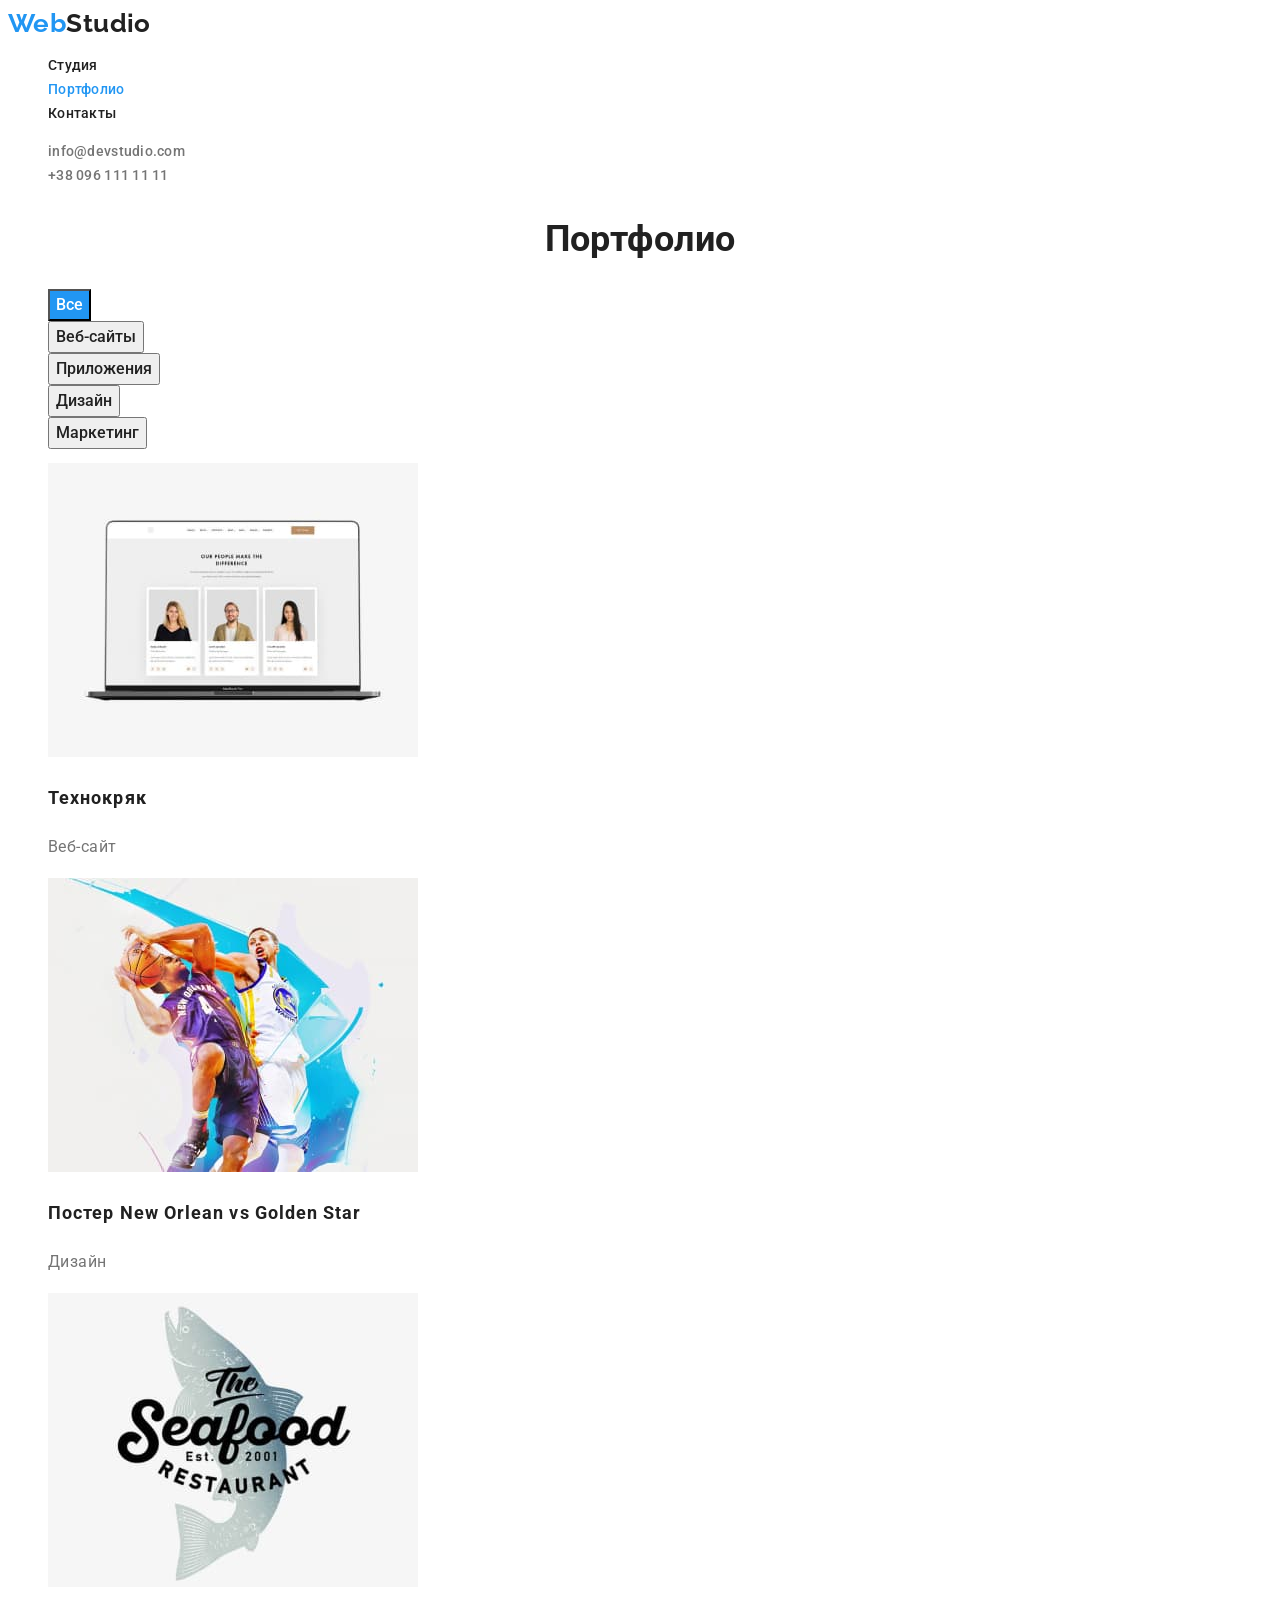
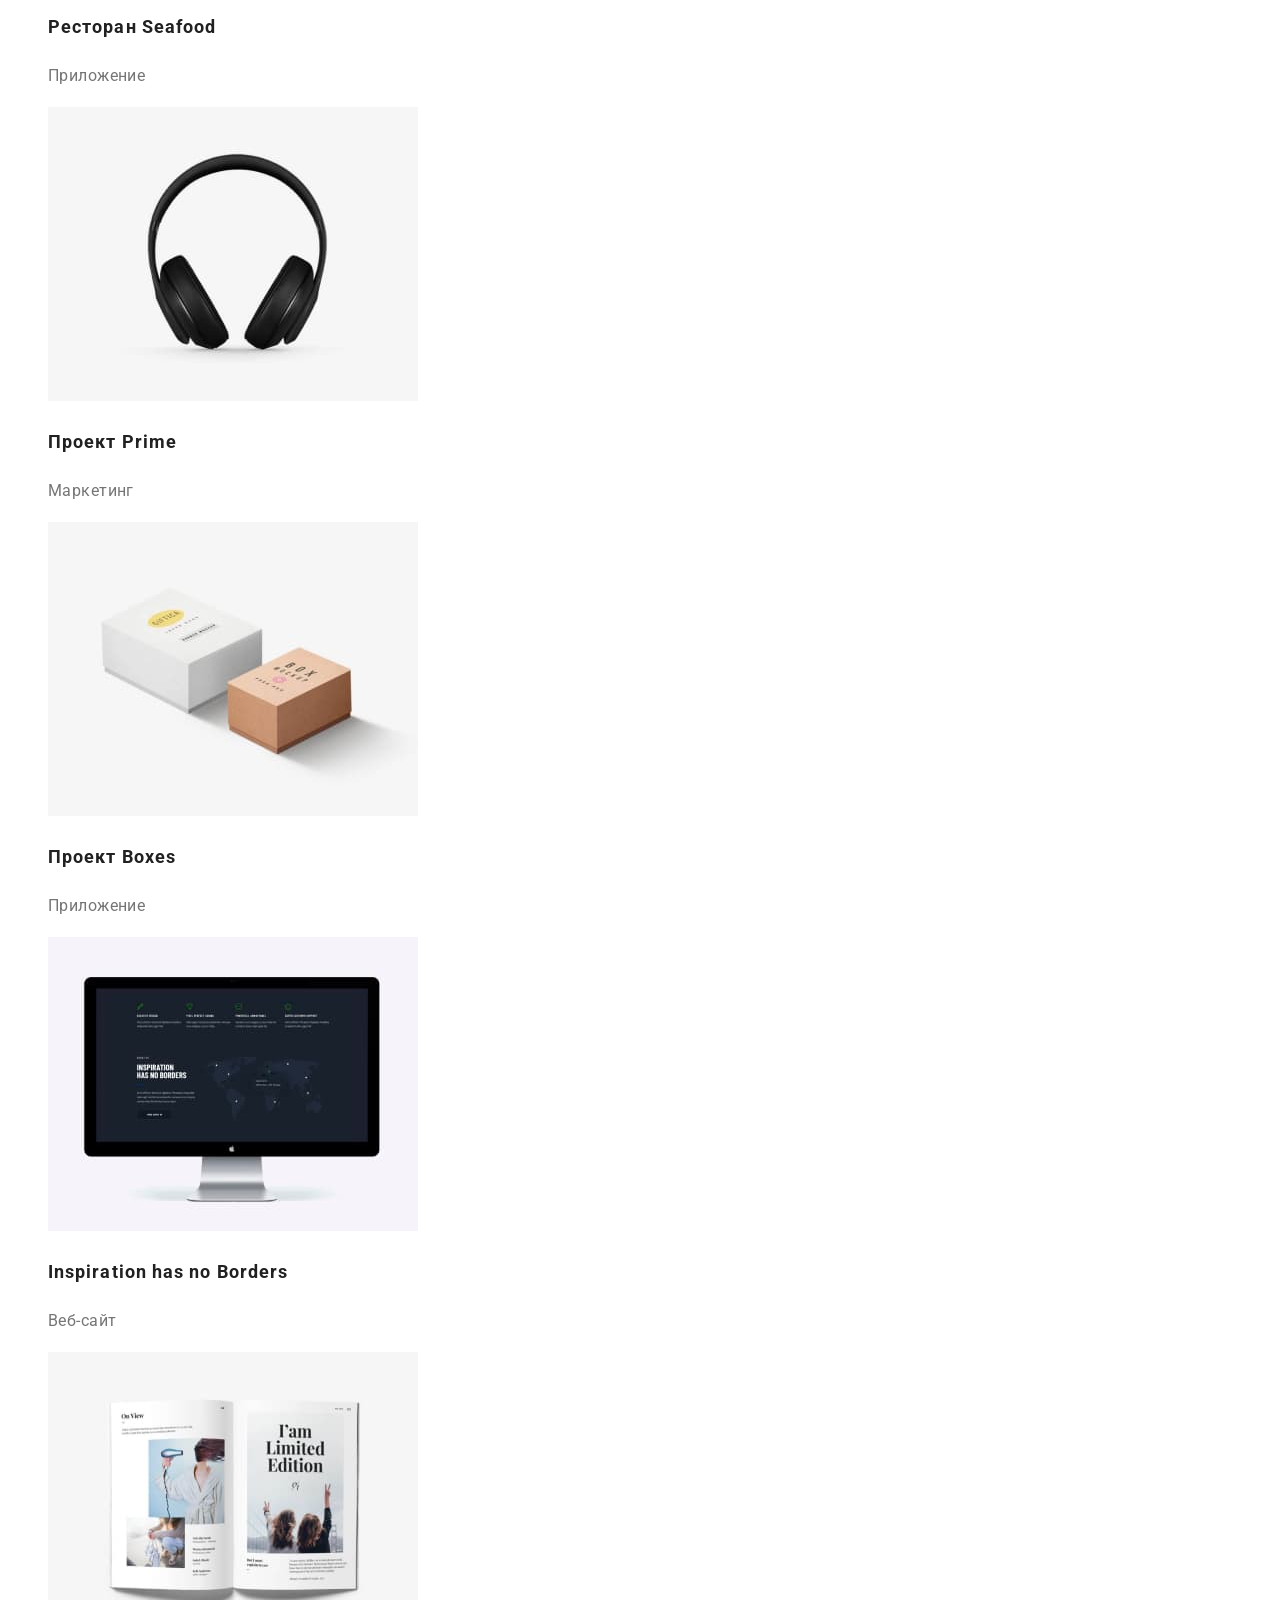
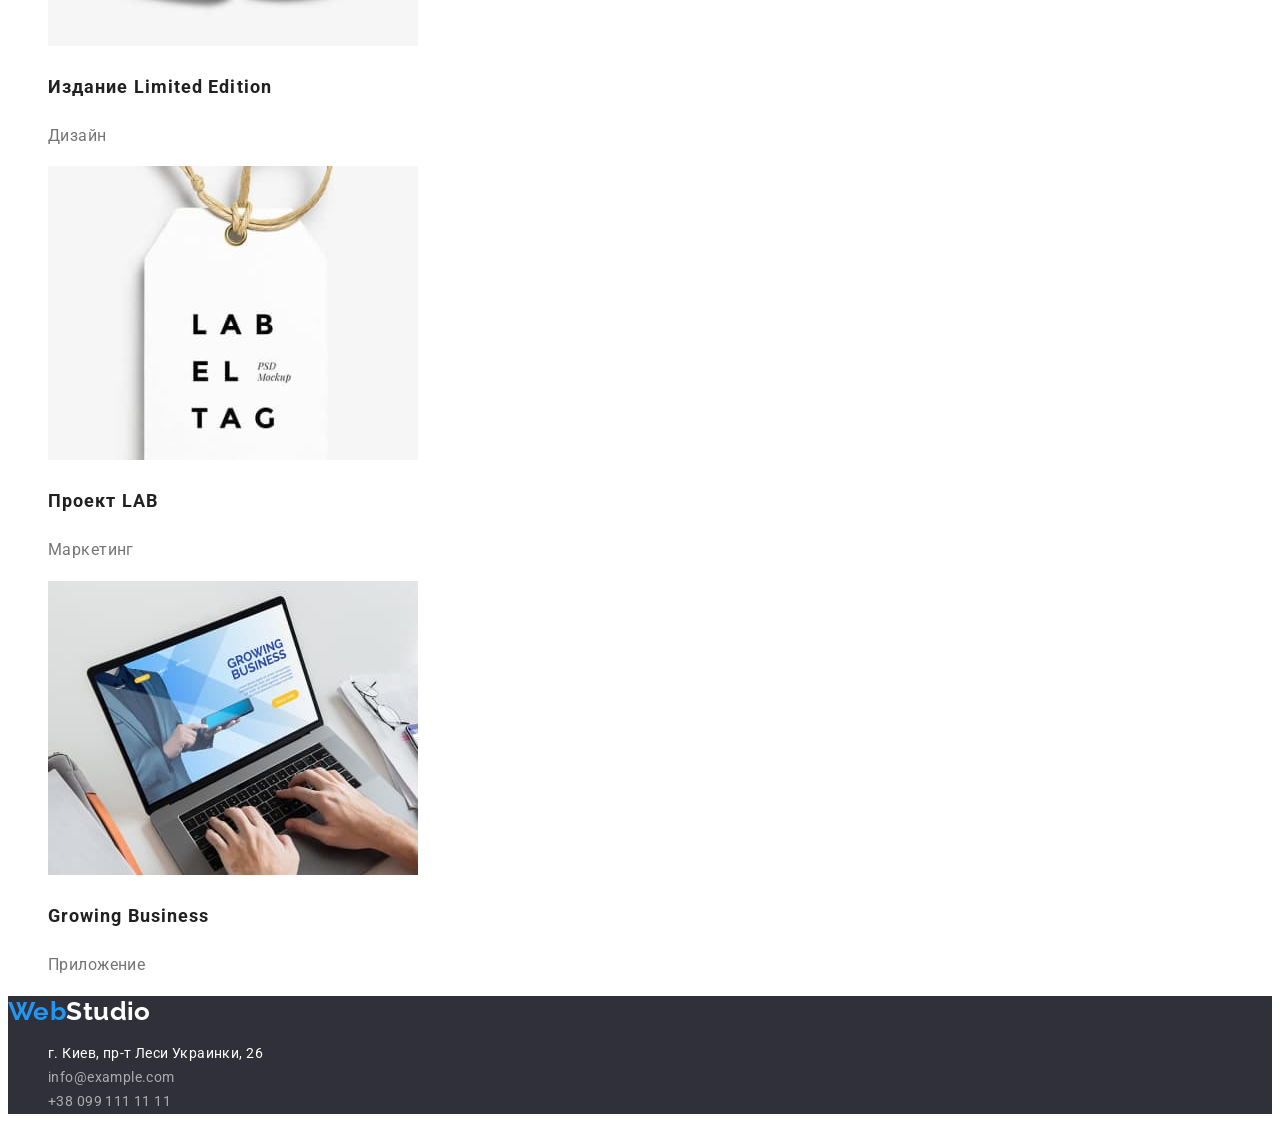
==== portfolio.html @ 2ddfe3ec "Добавляет файлы из ДЗ2" ====
<!DOCTYPE html>
<html lang="ru">
  <head>
    <meta charset="UTF-8" />
    <meta http-equiv="X-UA-Compatible" content="IE=edge" />
    <meta name="viewport" content="width=device-width, initial-scale=1.0" />
    <title lang="en">WebStudio</title>
    <link rel="preconnect" href="https://fonts.googleapis.com" />
    <link rel="preconnect" href="https://fonts.gstatic.com" crossorigin />
    <link
      href="https://fonts.googleapis.com/css2?family=Raleway:wght@700&family=Roboto:wght@400;500;700;900&display=swap"
      rel="stylesheet"
    />
    <link rel="stylesheet" href="./css/styles.css" />
  </head>

  <body>
    <header>
      <nav class="nav">
        <a href="./index.html" lang="en" class="nav-logo link"
          ><span class="accent">Web</span>Studio</a
        >
        <ul class="list">
          <li><a href="./index.html" class="nav-link link">Студия</a></li>
          <li><a href="./portfolio.html" class="nav-link current link">Портфолио</a></li>
          <li><a href="" class="nav-link link">Контакты</a></li>
        </ul>
      </nav>
      <ul class="list">
        <li>
          <a href="mailto:info@devstudio.com" class="contact-link link">info@devstudio.com</a>
        </li>
        <li>
          <a href="tel:+380961111111" class="contact-link link">+38 096 111 11 11</a>
        </li>
      </ul>
    </header>

    <main>
      <!-- Секция Портфолио. Скрыть заголовок!!! -->
      <section>
        <h1 class="portfolio-title">Портфолио</h1>
        <ul class="list">
          <li><button type="button" class="filter-button filter-active">Все</button></li>
          <li><button type="button" class="filter-button">Веб-сайты</button></li>
          <li><button type="button" class="filter-button">Приложения</button></li>
          <li><button type="button" class="filter-button">Дизайн</button></li>
          <li><button type="button" class="filter-button">Маркетинг</button></li>
        </ul>
        <ul class="list">
          <li>
            <a href="" class="link">
              <img
                src="./images/portfolio-1.jpg"
                alt="отображение веб-сайта на экране ноутбука"
                width="370"
                height="294"
              />
              <h2 class="portfolio-subtitle">Технокряк</h2>
              <p class="filter-name">Веб-сайт</p>
            </a>
          </li>
          <li>
            <a href="" class="link">
              <img
                src="./images/portfolio-2.jpg"
                alt="два баскетболиста играют с мячом"
                width="370"
                height="294"
              />
              <h2 class="portfolio-subtitle">Постер New Orlean vs Golden Star</h2>
              <p class="filter-name">Дизайн</p>
            </a>
          </li>
          <li>
            <a href="" class="link">
              <img
                src="./images/portfolio-3.jpg"
                alt="буквенный логотип ресторана на фоне рыбы"
                width="370"
                height="294"
              />
              <h2 class="portfolio-subtitle">Ресторан Seafood</h2>
              <p class="filter-name">Приложение</p>
            </a>
          </li>
          <li>
            <a href="" class="link">
              <img src="./images/portfolio-4.jpg" alt="наушники" width="370" height="294" />
              <h2 class="portfolio-subtitle">Проект Prime</h2>
              <p class="filter-name">Маркетинг</p>
            </a>
          </li>
          <li>
            <a href="" class="link">
              <img
                src="./images/portfolio-5.jpg"
                alt="две коробки белая и крафтовая"
                width="370"
                height="294"
              />
              <h2 class="portfolio-subtitle">Проект Boxes</h2>
              <p class="filter-name">Приложение</p>
            </a>
          </li>
          <li>
            <a href="" class="link">
              <img
                src="./images/portfolio-6.jpg"
                alt="отображение сайта на мониторе компьютера"
                width="370"
                height="294"
              />
              <h2 class="portfolio-subtitle">Inspiration has no Borders</h2>
              <p class="filter-name">Веб-сайт</p>
            </a>
          </li>
          <li>
            <a href="" class="link">
              <img src="./images/portfolio-7.jpg" alt="открытый журнал" width="370" height="294" />
              <h2 class="portfolio-subtitle">Издание Limited Edition</h2>
              <p class="filter-name">Дизайн</p>
            </a>
          </li>
          <li>
            <a href="" class="link">
              <img
                src="./images/portfolio-8.jpg"
                alt="белая бирка на веревке из шпагата"
                width="370"
                height="294"
              />
              <h2 class="portfolio-subtitle">Проект LAB</h2>
              <p class="filter-name">Маркетинг</p>
            </a>
          </li>
          <li>
            <a href="" class="link">
              <img
                src="./images/portfolio-9.jpg"
                alt="человек работает за ноутбуком"
                width="370"
                height="294"
              />
              <h2 class="portfolio-subtitle">Growing Business</h2>
              <p class="filter-name">Приложение</p>
            </a>
          </li>
        </ul>
      </section>
    </main>

    <footer class="footer">
      <a class="footer-logo link" href="./index.html" lang="en">
        <span class="accent">Web</span>Studio</a
      >
      <address class="link">
        <ul class="list">
          <li>
            <a
              class="footer-link link"
              href="https://goo.gl/maps/JsHpxsJ47qESHzWFA"
              target="_blank"
              rel="noopener noreferrer"
            >
              г. Киев, пр-т Леси Украинки, 26</a
            >
          </li>
          <li>
            <a class="footer-link alfa link" href="mailto:info@example.com">info@example.com</a>
          </li>
          <li>
            <a class="footer-link alfa link" href="tel:+380991111111">+38 099 111 11 11</a>
          </li>
        </ul>
      </address>
    </footer>
  </body>
</html>
---- css/styles.css ----
:root {
  /* Палитра цветов текста и фона */
  --primary-text-color: #757575;
  --title-text-color: #212121;
  --primary-white-color: #ffffff;
  --secondary-white-color: rgba(255, 255, 255, 0.6);
  --accent-color: #2196f3;
  --section-bg-color: #f5f4fa;
  --footer-bg-color: #2f303a;
}

/* Базовые установки стилей в body */

body {
  background-color: var(--primary-white-color);
  color: var(--primary-text-color);
  font-family: 'Roboto', sans-serif;
  font-weight: 400;
  font-size: 14px;
  line-height: 1.71;
  letter-spacing: 0.03em;
}

.list {
  list-style: none;
}

.link {
  text-decoration: none;
  font-style: normal;
}

/* Logo */
.nav-logo {
  color: var(--title-text-color);
  font-family: Raleway, sans-serif;
  font-weight: 700;
  font-size: 26px;
  line-height: 1.19;
}

/* Акцент, текущая страница */

.accent {
  color: var(--accent-color);
}

.nav-link.current {
  color: var(--accent-color);
}

/* Header */

.nav-link {
  color: var(--title-text-color);
  font-weight: 500;
  line-height: 1.14;
  letter-spacing: 0.02em;
}

.contact-link {
  color: var(--primary-text-color);
  font-weight: 500;
  line-height: 1.14;
  letter-spacing: 0.02em;
}

.nav-link:hover,
.nav-link:focus,
.contact-link:hover,
.contact-link:focus {
  color: var(--accent-color);
}

/* Секция Hero
  Временный цвет фона для удобства просмотра 
  белого заголовка: */

.hero {
  background-color: var(--footer-bg-color);
  text-align: center;
}

.hero-title {
  color: var(--primary-white-color);
  font-weight: 900;
  font-size: 44px;
  line-height: 1.36;
  letter-spacing: 0.06em;
  text-transform: uppercase;
}

.hero-button {
  color: var(--primary-white-color);
  background-color: var(--accent-color);
  font-family: inherit;
  font-weight: 700;
  font-size: 16px;
  line-height: 1.87;
  letter-spacing: 0.06em;
  cursor: pointer;
}

.hero-button:hover,
.hero-button:focus {
  background-color: #2981c7;
}

/* Заголовки секций main
  Заголовок особенностей и портфолио скрыть! */
.features-title,
.profile-title,
.team-title,
.portfolio-title {
  color: var(--title-text-color);
  font-weight: 700;
  font-size: 36px;
  line-height: 1.17;
  text-align: center;
}

/* Секция Особенности */
.features-subtitle {
  color: var(--title-text-color);
  font-weight: 700;
  font-size: 14px;
  line-height: 1.14;
  text-transform: uppercase;
}

/* Секция Команда */

.team {
  background-color: var(--section-bg-color);
}

.team-subtitle {
  color: var(--title-text-color);
  font-weight: 500;
  font-size: 16px;
  line-height: 1.19;
  text-align: center;
}

.team-text {
  font-size: 16px;
  line-height: 1.19;
  text-align: center;
}

/* Футер */

.footer {
  background-color: var(--footer-bg-color);
}

.footer-logo {
  color: var(--primary-white-color);
  font-family: Raleway, sans-serif;
  font-weight: 700;
  font-size: 26px;
  line-height: 1.19;
}

.footer-link {
  color: var(--primary-white-color);
}

.footer-link:hover,
.footer-link:focus {
  color: var(--secondary-white-color);
}

.footer-link.alfa {
  color: var(--secondary-white-color);
}

.footer-link.alfa:hover,
.footer-link.alfa:focus {
  color: var(--primary-white-color);
}

/* Портфолио. Скрыть заголовок!!! */

.filter-button {
  color: var(--title-text-color);
  font-family: inherit;
  font-weight: 500;
  font-size: 16px;
  line-height: 1.62;
  text-align: center;
  cursor: pointer;
}

.filter-button:hover,
.filter-button:focus {
  color: var(--primary-white-color);
  background-color: var(--accent-color);
}

.filter-button.filter-active {
  color: var(--primary-white-color);
  background-color: var(--accent-color);
}

.portfolio-subtitle {
  color: var(--title-text-color);
  font-weight: 700;
  font-size: 18px;
  line-height: 2;
  letter-spacing: 0.06em;
}

.filter-name {
  color: var(--primary-text-color);
  font-size: 16px;
  line-height: 1.87;
}
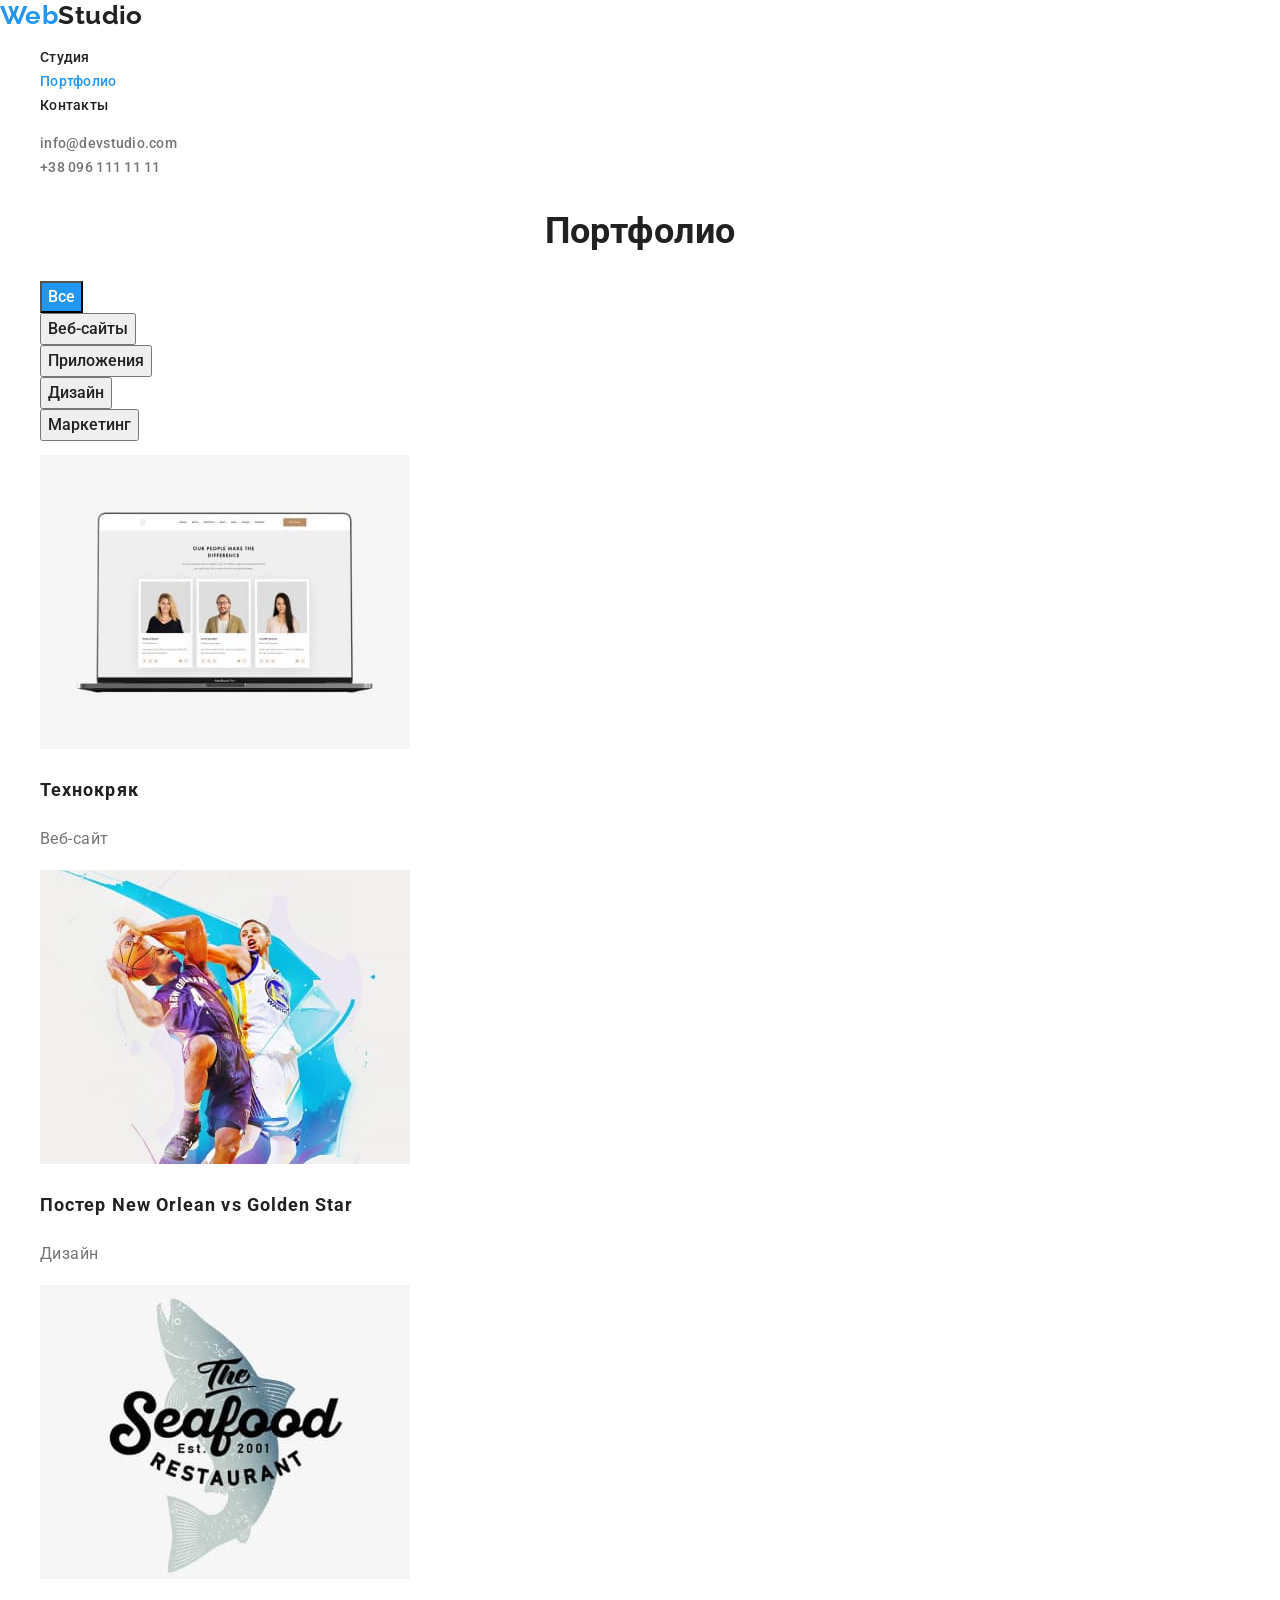
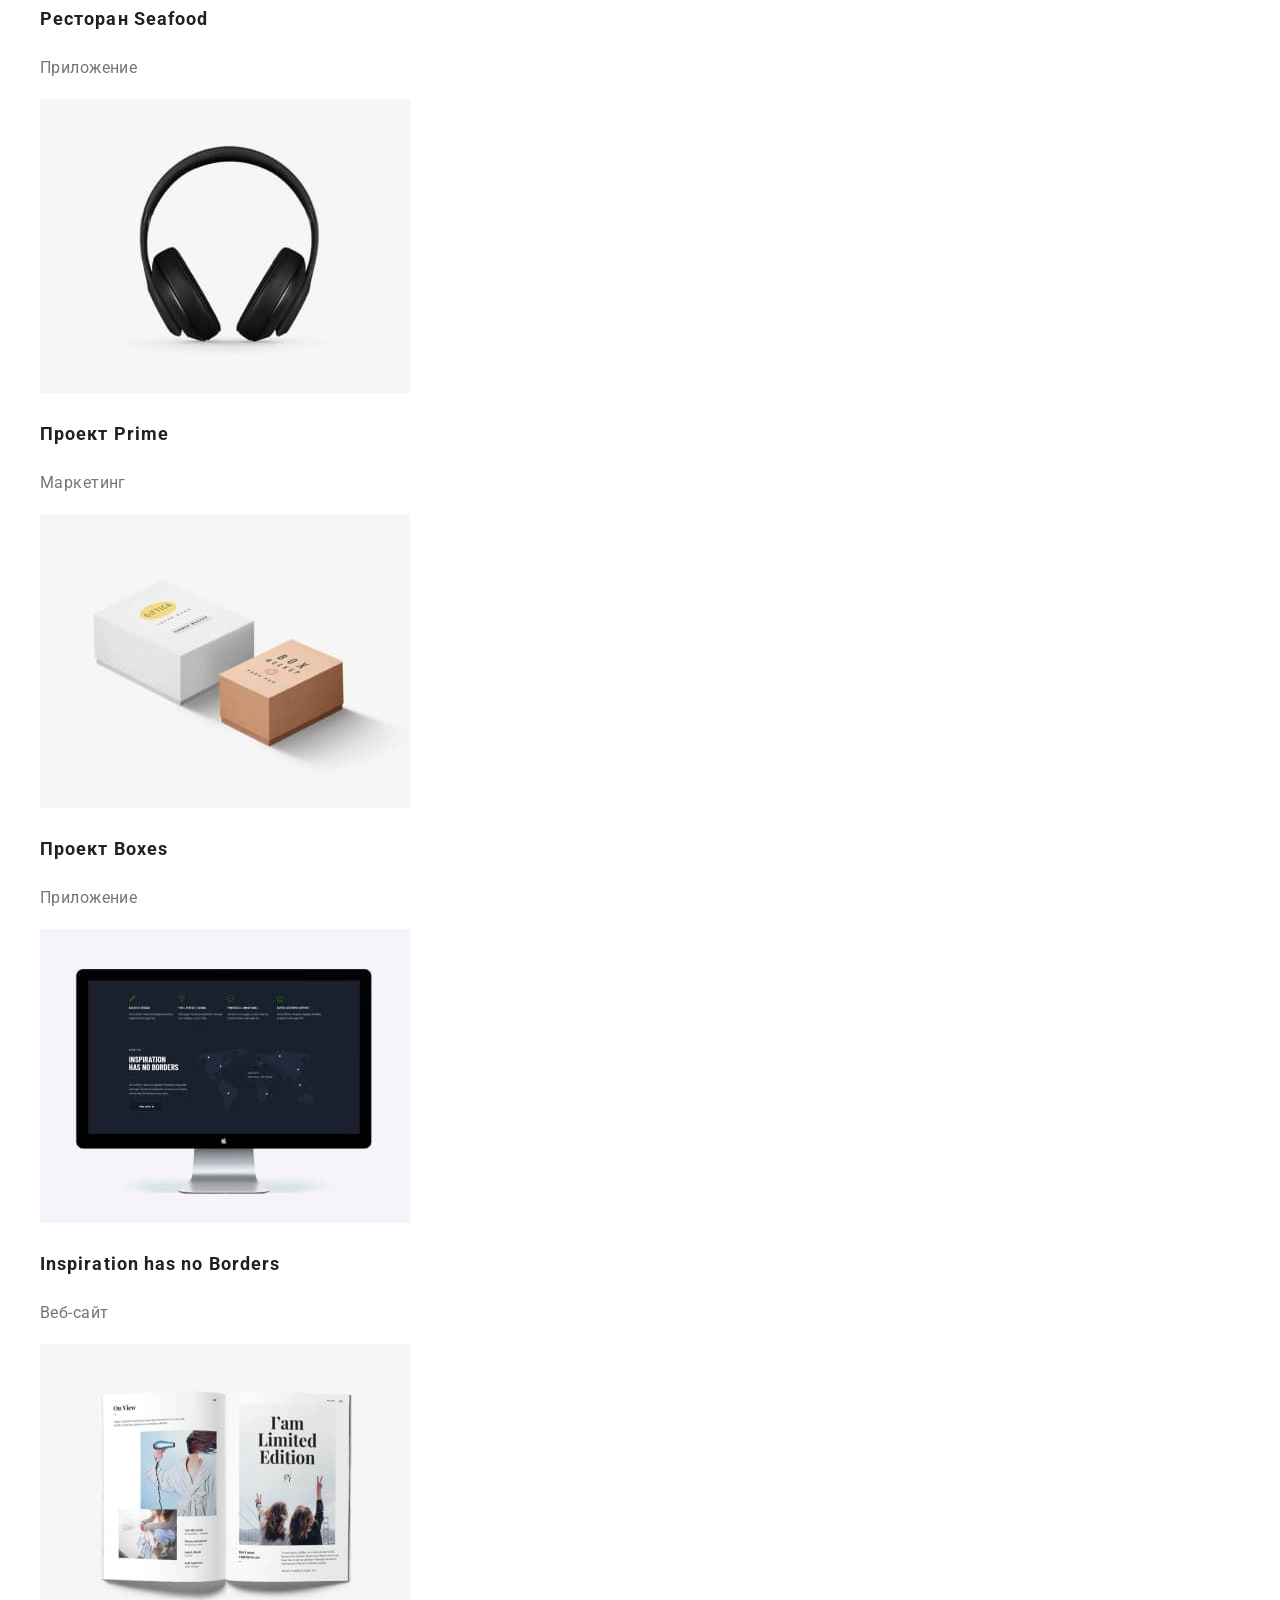
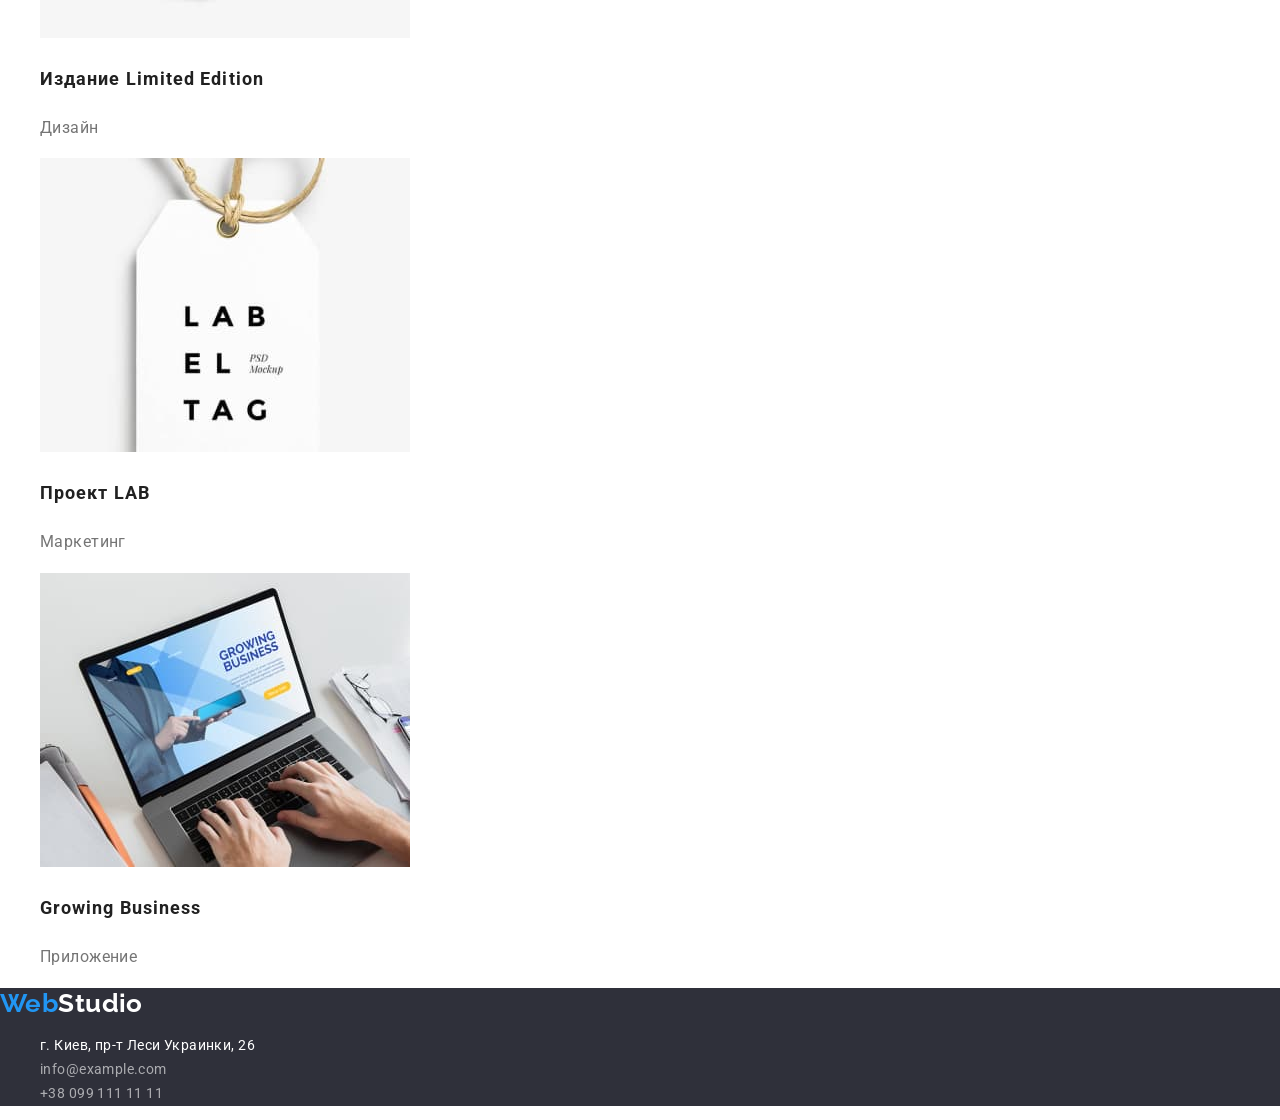
==== commit 7b95b429: "Подключает modern-normalize" ====
--- a/portfolio.html
+++ b/portfolio.html
@@ -5,12 +5,19 @@
     <meta http-equiv="X-UA-Compatible" content="IE=edge" />
     <meta name="viewport" content="width=device-width, initial-scale=1.0" />
     <title lang="en">WebStudio</title>
+    <!-- Google Fonts -->
     <link rel="preconnect" href="https://fonts.googleapis.com" />
     <link rel="preconnect" href="https://fonts.gstatic.com" crossorigin />
     <link
       href="https://fonts.googleapis.com/css2?family=Raleway:wght@700&family=Roboto:wght@400;500;700;900&display=swap"
       rel="stylesheet"
     />
+    <!-- modern-normalize -->
+    <link
+      rel="stylesheet"
+      href="https://cdnjs.cloudflare.com/ajax/libs/modern-normalize/1.0.0/modern-normalize.min.css"
+    />
+    <!-- Мои стили -->
     <link rel="stylesheet" href="./css/styles.css" />
   </head>
 
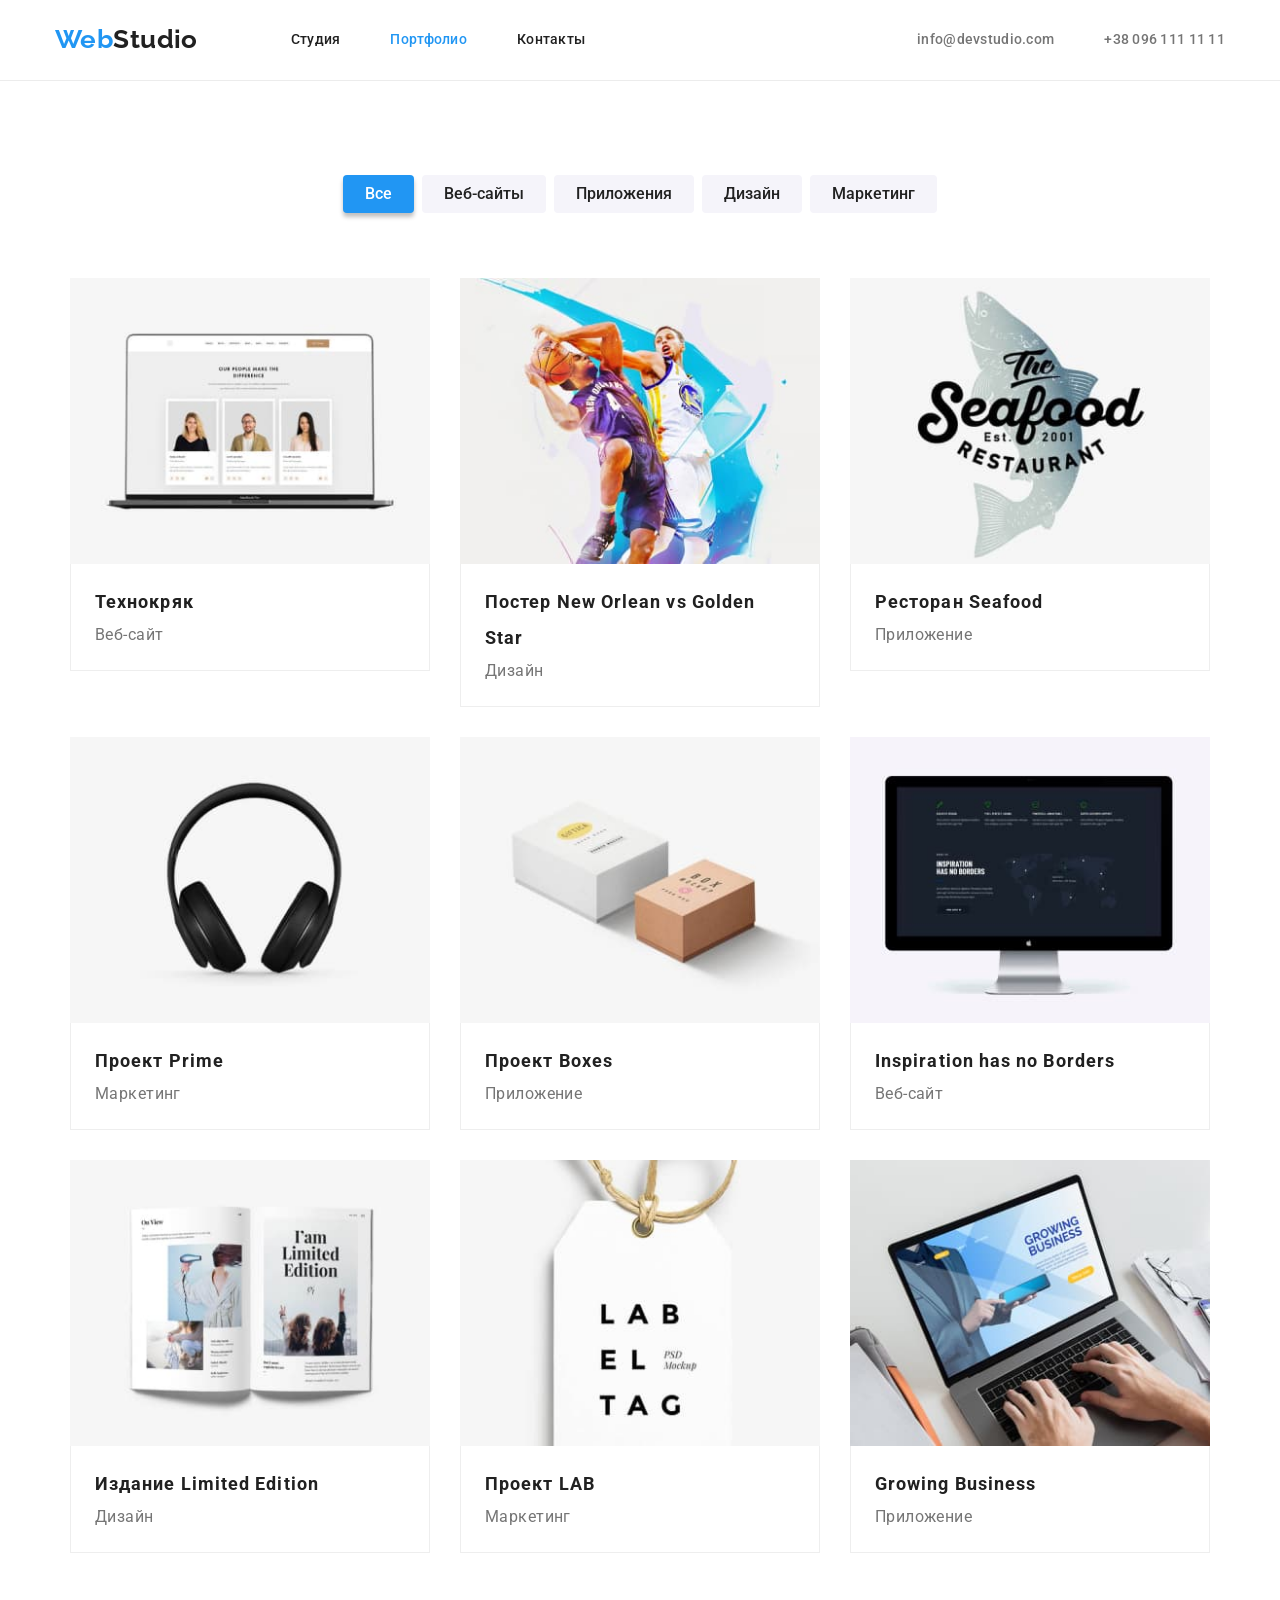
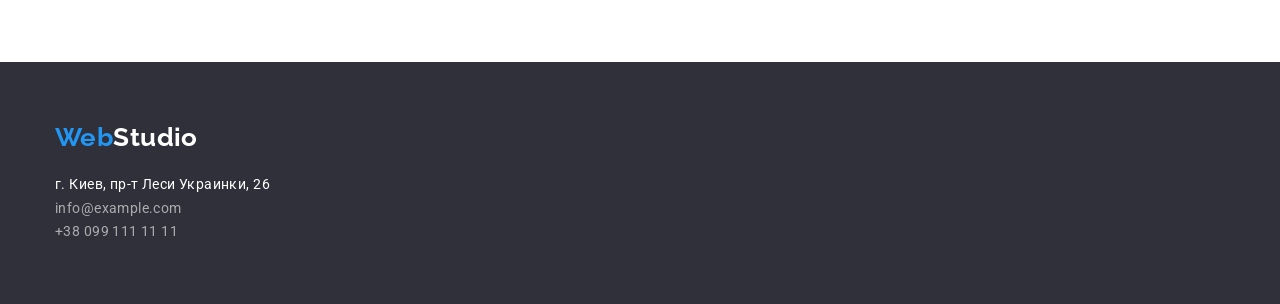
==== commit 6951634a: "Добавляет позиционирование Reset, флексы, позиционирование" ====
--- a/portfolio.html
+++ b/portfolio.html
@@ -22,165 +22,206 @@
   </head>
 
   <body>
-    <header>
-      <nav class="nav">
-        <a href="./index.html" lang="en" class="nav-logo link"
-          ><span class="accent">Web</span>Studio</a
-        >
-        <ul class="list">
-          <li><a href="./index.html" class="nav-link link">Студия</a></li>
-          <li><a href="./portfolio.html" class="nav-link current link">Портфолио</a></li>
-          <li><a href="" class="nav-link link">Контакты</a></li>
-        </ul>
-      </nav>
-      <ul class="list">
-        <li>
-          <a href="mailto:info@devstudio.com" class="contact-link link">info@devstudio.com</a>
-        </li>
-        <li>
-          <a href="tel:+380961111111" class="contact-link link">+38 096 111 11 11</a>
-        </li>
-      </ul>
-    </header>
-
-    <main>
-      <!-- Секция Портфолио. Скрыть заголовок!!! -->
-      <section>
-        <h1 class="portfolio-title">Портфолио</h1>
-        <ul class="list">
-          <li><button type="button" class="filter-button filter-active">Все</button></li>
-          <li><button type="button" class="filter-button">Веб-сайты</button></li>
-          <li><button type="button" class="filter-button">Приложения</button></li>
-          <li><button type="button" class="filter-button">Дизайн</button></li>
-          <li><button type="button" class="filter-button">Маркетинг</button></li>
-        </ul>
-        <ul class="list">
-          <li>
-            <a href="" class="link">
-              <img
-                src="./images/portfolio-1.jpg"
-                alt="отображение веб-сайта на экране ноутбука"
-                width="370"
-                height="294"
-              />
-              <h2 class="portfolio-subtitle">Технокряк</h2>
-              <p class="filter-name">Веб-сайт</p>
-            </a>
+    <header class="header">
+      <div class="container">
+        <nav class="nav page-nav">
+          <a href="./index.html" lang="en" class="nav-logo link"
+            ><span class="accent">Web</span>Studio</a
+          >
+          <ul class="list nav-list">
+            <li class="nav-item">
+              <a href="./index.html" class="nav-link link">Студия</a>
+            </li>
+            <li class="nav-item">
+              <a href="./portfolio.html" class="nav-link current link">Портфолио</a>
+            </li>
+            <li class="nav-item"><a href="" class="nav-link link">Контакты</a></li>
+          </ul>
+        </nav>
+        <ul class="list contact-list">
+          <li class="contact-item">
+            <a href="mailto:info@devstudio.com" class="contact-link link">info@devstudio.com</a>
           </li>
-          <li>
-            <a href="" class="link">
-              <img
-                src="./images/portfolio-2.jpg"
-                alt="два баскетболиста играют с мячом"
-                width="370"
-                height="294"
-              />
-              <h2 class="portfolio-subtitle">Постер New Orlean vs Golden Star</h2>
-              <p class="filter-name">Дизайн</p>
-            </a>
-          </li>
-          <li>
-            <a href="" class="link">
-              <img
-                src="./images/portfolio-3.jpg"
-                alt="буквенный логотип ресторана на фоне рыбы"
-                width="370"
-                height="294"
-              />
-              <h2 class="portfolio-subtitle">Ресторан Seafood</h2>
-              <p class="filter-name">Приложение</p>
-            </a>
-          </li>
-          <li>
-            <a href="" class="link">
-              <img src="./images/portfolio-4.jpg" alt="наушники" width="370" height="294" />
-              <h2 class="portfolio-subtitle">Проект Prime</h2>
-              <p class="filter-name">Маркетинг</p>
-            </a>
-          </li>
-          <li>
-            <a href="" class="link">
-              <img
-                src="./images/portfolio-5.jpg"
-                alt="две коробки белая и крафтовая"
-                width="370"
-                height="294"
-              />
-              <h2 class="portfolio-subtitle">Проект Boxes</h2>
-              <p class="filter-name">Приложение</p>
-            </a>
-          </li>
-          <li>
-            <a href="" class="link">
-              <img
-                src="./images/portfolio-6.jpg"
-                alt="отображение сайта на мониторе компьютера"
-                width="370"
-                height="294"
-              />
-              <h2 class="portfolio-subtitle">Inspiration has no Borders</h2>
-              <p class="filter-name">Веб-сайт</p>
-            </a>
-          </li>
-          <li>
-            <a href="" class="link">
-              <img src="./images/portfolio-7.jpg" alt="открытый журнал" width="370" height="294" />
-              <h2 class="portfolio-subtitle">Издание Limited Edition</h2>
-              <p class="filter-name">Дизайн</p>
-            </a>
-          </li>
-          <li>
-            <a href="" class="link">
-              <img
-                src="./images/portfolio-8.jpg"
-                alt="белая бирка на веревке из шпагата"
-                width="370"
-                height="294"
-              />
-              <h2 class="portfolio-subtitle">Проект LAB</h2>
-              <p class="filter-name">Маркетинг</p>
-            </a>
-          </li>
-          <li>
-            <a href="" class="link">
-              <img
-                src="./images/portfolio-9.jpg"
-                alt="человек работает за ноутбуком"
-                width="370"
-                height="294"
-              />
-              <h2 class="portfolio-subtitle">Growing Business</h2>
-              <p class="filter-name">Приложение</p>
-            </a>
+          <li class="contact-item">
+            <a href="tel:+380961111111" class="contact-link link">+38 096 111 11 11</a>
           </li>
         </ul>
+      </div>
+    </header>
+
+    <main>
+      <!-- Секция Портфолио -->
+      <section class="section">
+        <div class="container">
+          <h1 class="portfolio-title visually-hidden">Портфолио</h1>
+          <ul class="list filter-list">
+            <li class="filter-item">
+              <button type="button" class="filter-button filter-active">Все</button>
+            </li>
+
+            <li class="filter-item">
+              <button type="button" class="filter-button">Веб-сайты</button>
+            </li>
+
+            <li class="filter-item">
+              <button type="button" class="filter-button">Приложения</button>
+            </li>
+
+            <li class="filter-item"><button type="button" class="filter-button">Дизайн</button></li>
+            <li class="filter-item">
+              <button type="button" class="filter-button">Маркетинг</button>
+            </li>
+          </ul>
+
+          <ul class="list portfolio-list">
+            <li class="portfolio-item">
+              <a href="" class="link">
+                <img
+                  src="./images/portfolio-1.jpg"
+                  alt="отображение веб-сайта на экране ноутбука"
+                  width="370"
+                />
+                <div class="portfolio-card">
+                  <h2 class="portfolio-subtitle">Технокряк</h2>
+                  <p class="filter-name">Веб-сайт</p>
+                </div>
+              </a>
+            </li>
+
+            <li class="portfolio-item">
+              <a href="" class="link">
+                <img
+                  src="./images/portfolio-2.jpg"
+                  alt="два баскетболиста играют с мячом"
+                  width="370"
+                />
+                <div class="portfolio-card">
+                  <h2 class="portfolio-subtitle">Постер New Orlean vs Golden Star</h2>
+                  <p class="filter-name">Дизайн</p>
+                </div>
+              </a>
+            </li>
+
+            <li class="portfolio-item">
+              <a href="" class="link">
+                <img
+                  src="./images/portfolio-3.jpg"
+                  alt="буквенный логотип ресторана на фоне рыбы"
+                  width="370"
+                />
+                <div class="portfolio-card">
+                  <h2 class="portfolio-subtitle">Ресторан Seafood</h2>
+                  <p class="filter-name">Приложение</p>
+                </div>
+              </a>
+            </li>
+
+            <li class="portfolio-item">
+              <a href="" class="link">
+                <img src="./images/portfolio-4.jpg" alt="наушники" width="370" />
+                <div class="portfolio-card">
+                  <h2 class="portfolio-subtitle">Проект Prime</h2>
+                  <p class="filter-name">Маркетинг</p>
+                </div>
+              </a>
+            </li>
+
+            <li class="portfolio-item">
+              <a href="" class="link">
+                <img
+                  src="./images/portfolio-5.jpg"
+                  alt="две коробки белая и крафтовая"
+                  width="370"
+                />
+                <div class="portfolio-card">
+                  <h2 class="portfolio-subtitle">Проект Boxes</h2>
+                  <p class="filter-name">Приложение</p>
+                </div>
+              </a>
+            </li>
+
+            <li class="portfolio-item">
+              <a href="" class="link">
+                <img
+                  src="./images/portfolio-6.jpg"
+                  alt="отображение сайта на мониторе компьютера"
+                  width="370"
+                />
+                <div class="portfolio-card">
+                  <h2 class="portfolio-subtitle">Inspiration has no Borders</h2>
+                  <p class="filter-name">Веб-сайт</p>
+                </div>
+              </a>
+            </li>
+
+            <li class="portfolio-item">
+              <a href="" class="link">
+                <img src="./images/portfolio-7.jpg" alt="открытый журнал" width="370" />
+                <div class="portfolio-card">
+                  <h2 class="portfolio-subtitle">Издание Limited Edition</h2>
+                  <p class="filter-name">Дизайн</p>
+                </div>
+              </a>
+            </li>
+
+            <li class="portfolio-item">
+              <a href="" class="link">
+                <img
+                  src="./images/portfolio-8.jpg"
+                  alt="белая бирка на веревке из шпагата"
+                  width="370"
+                />
+                <div class="portfolio-card">
+                  <h2 class="portfolio-subtitle">Проект LAB</h2>
+                  <p class="filter-name">Маркетинг</p>
+                </div>
+              </a>
+            </li>
+
+            <li class="portfolio-item">
+              <a href="" class="link">
+                <img
+                  src="./images/portfolio-9.jpg"
+                  alt="человек работает за ноутбуком"
+                  width="370"
+                />
+                <div class="portfolio-card">
+                  <h2 class="portfolio-subtitle">Growing Business</h2>
+                  <p class="filter-name">Приложение</p>
+                </div>
+              </a>
+            </li>
+          </ul>
+        </div>
       </section>
     </main>
 
     <footer class="footer">
-      <a class="footer-logo link" href="./index.html" lang="en">
-        <span class="accent">Web</span>Studio</a
-      >
-      <address class="link">
-        <ul class="list">
-          <li>
-            <a
-              class="footer-link link"
-              href="https://goo.gl/maps/JsHpxsJ47qESHzWFA"
-              target="_blank"
-              rel="noopener noreferrer"
-            >
-              г. Киев, пр-т Леси Украинки, 26</a
-            >
-          </li>
-          <li>
-            <a class="footer-link alfa link" href="mailto:info@example.com">info@example.com</a>
-          </li>
-          <li>
-            <a class="footer-link alfa link" href="tel:+380991111111">+38 099 111 11 11</a>
-          </li>
-        </ul>
-      </address>
+      <div class="container">
+        <a class="footer-logo link" href="./index.html" lang="en">
+          <span class="accent">Web</span>Studio</a
+        >
+        <address class="link">
+          <ul class="list footer-list">
+            <li>
+              <a
+                class="footer-link link"
+                href="https://goo.gl/maps/JsHpxsJ47qESHzWFA"
+                target="_blank"
+                rel="noopener noreferrer"
+              >
+                г. Киев, пр-т Леси Украинки, 26</a
+              >
+            </li>
+            <li>
+              <a class="footer-link alfa link" href="mailto:info@example.com">info@example.com</a>
+            </li>
+            <li>
+              <a class="footer-link alfa link" href="tel:+380991111111">+38 099 111 11 11</a>
+            </li>
+          </ul>
+        </address>
+      </div>
     </footer>
   </body>
 </html>
--- a/css/styles.css
+++ b/css/styles.css
@@ -7,9 +7,50 @@
   --accent-color: #2196f3;
   --section-bg-color: #f5f4fa;
   --footer-bg-color: #2f303a;
-}
-
-/* Базовые установки стилей в body */
+  --header-border-color: #ececec;
+  --hero-button-hover-color: #188ce8;
+  --card-list-gap: 15px;
+  --card-border: 1px solid #eeeeee;
+}
+
+/* ---------------- Style Reset ---------------- */
+
+p,
+h1,
+h2,
+h3,
+h4,
+h5,
+h6 {
+  margin: 0;
+}
+
+ul,
+ol {
+  margin: 0;
+  padding: 0;
+}
+
+button {
+  cursor: pointer;
+}
+
+img {
+  display: block;
+  max-width: 100%;
+  height: auto;
+}
+
+.list {
+  list-style: none;
+}
+
+.link {
+  text-decoration: none;
+  font-style: normal;
+}
+
+/* ------------------ Утилиты ------------------ */
 
 body {
   background-color: var(--primary-white-color);
@@ -21,17 +62,74 @@
   letter-spacing: 0.03em;
 }
 
-.list {
-  list-style: none;
-}
-
-.link {
-  text-decoration: none;
-  font-style: normal;
-}
-
-/* Logo */
+.visually-hidden {
+  position: absolute;
+  white-space: nowrap;
+  width: 1px;
+  height: 1px;
+  overflow: hidden;
+  border: 0;
+  padding: 0;
+  clip: rect(0 0 0 0);
+  clip-path: inset(50%);
+  margin: -1px;
+}
+
+/* Лучше задавать мин или макс ширину контейнеру? */
+
+.container {
+  width: 1200px;
+  padding-left: 15px;
+  padding-right: 15px;
+  margin-left: auto;
+  margin-right: auto;
+  /* outline: 1px solid tomato; */
+}
+
+.section {
+  padding: 94px 0;
+}
+
+/* --------- Акцент, текущая страница --------- */
+
+.accent {
+  color: var(--accent-color);
+}
+
+.nav-link.current {
+  color: var(--accent-color);
+}
+
+/* ------------------ Header ------------------ */
+
+.header {
+  border-bottom: 1px solid var(--header-border-color);
+}
+
+.header > .container,
+.page-nav {
+  display: flex;
+  align-items: center;
+}
+
+.nav-list {
+  display: flex;
+}
+
+.contact-list {
+  display: flex;
+  margin-left: auto;
+}
+
+.nav-item:not(:last-child),
+.contact-item:not(:last-child) {
+  margin-right: 50px;
+}
+
 .nav-logo {
+  padding-top: 24px;
+  padding-bottom: 25px;
+  margin-right: 93px;
   color: var(--title-text-color);
   font-family: Raleway, sans-serif;
   font-weight: 700;
@@ -39,19 +137,10 @@
   line-height: 1.19;
 }
 
-/* Акцент, текущая страница */
-
-.accent {
-  color: var(--accent-color);
-}
-
-.nav-link.current {
-  color: var(--accent-color);
-}
-
-/* Header */
-
 .nav-link {
+  display: block;
+  padding-top: 32px;
+  padding-bottom: 32px;
   color: var(--title-text-color);
   font-weight: 500;
   line-height: 1.14;
@@ -59,6 +148,8 @@
 }
 
 .contact-link {
+  padding-top: 32px;
+  padding-bottom: 32px;
   color: var(--primary-text-color);
   font-weight: 500;
   line-height: 1.14;
@@ -72,16 +163,21 @@
   color: var(--accent-color);
 }
 
-/* Секция Hero
-  Временный цвет фона для удобства просмотра 
-  белого заголовка: */
-
-.hero {
+/* ------------------ Секция Hero ------------------ */
+/* Временный цвет фона для удобства просмотра 
+   белого заголовка: */
+
+.section.hero {
   background-color: var(--footer-bg-color);
   text-align: center;
+  padding: 200px 0;
 }
 
 .hero-title {
+  width: 630px;
+  margin-left: auto;
+  margin-right: auto;
+  margin-bottom: 30px;
   color: var(--primary-white-color);
   font-weight: 900;
   font-size: 44px;
@@ -91,6 +187,7 @@
 }
 
 .hero-button {
+  padding: 10px 32px;
   color: var(--primary-white-color);
   background-color: var(--accent-color);
   font-family: inherit;
@@ -98,16 +195,17 @@
   font-size: 16px;
   line-height: 1.87;
   letter-spacing: 0.06em;
-  cursor: pointer;
+  border: none;
+  border-radius: 4px;
 }
 
 .hero-button:hover,
 .hero-button:focus {
-  background-color: #2981c7;
-}
-
-/* Заголовки секций main
-  Заголовок особенностей и портфолио скрыть! */
+  background-color: var(--hero-button-hover-color);
+  box-shadow: 0px 4px 4px 0px rgba(0, 0, 0, 0, 15);
+}
+
+/* --------------- Заголовки main ---------------- */
 .features-title,
 .profile-title,
 .team-title,
@@ -119,8 +217,37 @@
   text-align: center;
 }
 
-/* Секция Особенности */
+/* ---------------- Секция Features ---------------- */
+
+/* ----------- Первый вариант ------- */
+
+.features-list {
+  display: flex;
+  margin: -15px;
+}
+
+.features-item {
+  margin: 15px;
+}
+
+/* ----------- Второй вариант ------- */
+
+/* .features-list {
+  display: flex;
+} */
+
+/* если больше 4х эл-тов в списке: */
+/* .features-item:not(:nth-child(4n)) {
+  margin-right: 30px;
+} */
+
+/* если только 4 эл-та в списке: */
+/* .features-item:not(:last-child) {
+  margin-right: 30px;
+} */
+
 .features-subtitle {
+  margin-bottom: 10px;
   color: var(--title-text-color);
   font-weight: 700;
   font-size: 14px;
@@ -128,13 +255,54 @@
   text-transform: uppercase;
 }
 
-/* Секция Команда */
+/* ------------------ Секция Profile ------------------ */
+
+.profile {
+  padding-top: 0;
+}
+
+.profile-title {
+  margin-bottom: 50px;
+}
+
+.profile-list {
+  display: flex;
+}
+
+.profile-item:not(:last-child) {
+  margin-right: 30px;
+}
+
+/* ------------------ Секция Team ------------------ */
 
 .team {
   background-color: var(--section-bg-color);
 }
 
+.team-title {
+  margin-bottom: 50px;
+}
+
+.team-list {
+  display: flex;
+  margin: -15px;
+}
+
+.team-card {
+  padding: 30px 0;
+}
+
+.team-item {
+  margin: var(--card-list-gap);
+  flex-basis: calc(100% / 4 - 2 * var(--card-list-gap));
+  background-color: var(--primary-white-color);
+  box-shadow: 0px 1px 3px rgba(0, 0, 0, 0.12), 0px 1px 1px rgba(0, 0, 0, 0.14),
+    0px 2px 1px rgba(0, 0, 0, 0.2);
+  border-radius: 0px 0px 4px 4px;
+}
+
 .team-subtitle {
+  margin-bottom: 10px;
   color: var(--title-text-color);
   font-weight: 500;
   font-size: 16px;
@@ -148,13 +316,16 @@
   text-align: center;
 }
 
-/* Футер */
+/* ------------------ Footer ------------------ */
 
 .footer {
+  padding: 60px 0;
   background-color: var(--footer-bg-color);
 }
 
 .footer-logo {
+  display: inline-block;
+  padding-bottom: 20px;
   color: var(--primary-white-color);
   font-family: Raleway, sans-serif;
   font-weight: 700;
@@ -180,27 +351,60 @@
   color: var(--primary-white-color);
 }
 
-/* Портфолио. Скрыть заголовок!!! */
+/* ------------------ Страница Portfolio ------------------ */
+
+/* ------------------ Фильтра ------------------ */
+
+.filter-list {
+  display: flex;
+  margin-bottom: 50px;
+  /* Почему не получается установить автоматические margin-left u margin-right? */
+  margin-left: auto;
+  margin-right: auto;
+  justify-content: center;
+}
+
+.filter-item:not(:last-child) {
+  margin-right: 8px;
+}
 
 .filter-button {
+  padding: 6px 22px;
+  background-color: var(--section-bg-color);
   color: var(--title-text-color);
   font-family: inherit;
   font-weight: 500;
   font-size: 16px;
   line-height: 1.62;
   text-align: center;
-  cursor: pointer;
+  border: none;
+  border-radius: 4px;
 }
 
 .filter-button:hover,
 .filter-button:focus {
+  box-shadow: 0px 4px 4px rgba(0, 0, 0, 0.25);
   color: var(--primary-white-color);
   background-color: var(--accent-color);
 }
 
 .filter-button.filter-active {
+  box-shadow: 0px 4px 4px rgba(0, 0, 0, 0.25);
   color: var(--primary-white-color);
   background-color: var(--accent-color);
+}
+
+/* ------------------ Портфолио ------------------ */
+
+.portfolio-list {
+  display: flex;
+  flex-wrap: wrap;
+  margin: calc (-1 * var(--card-list-gap));
+}
+
+.portfolio-item {
+  margin: var(--card-list-gap);
+  flex-basis: calc(100% / 3 - 2 * var(--card-list-gap));
 }
 
 .portfolio-subtitle {
@@ -209,6 +413,12 @@
   font-size: 18px;
   line-height: 2;
   letter-spacing: 0.06em;
+}
+
+.portfolio-card {
+  padding: 20px 24px;
+  border: var(--card-border);
+  border-top: 0;
 }
 
 .filter-name {
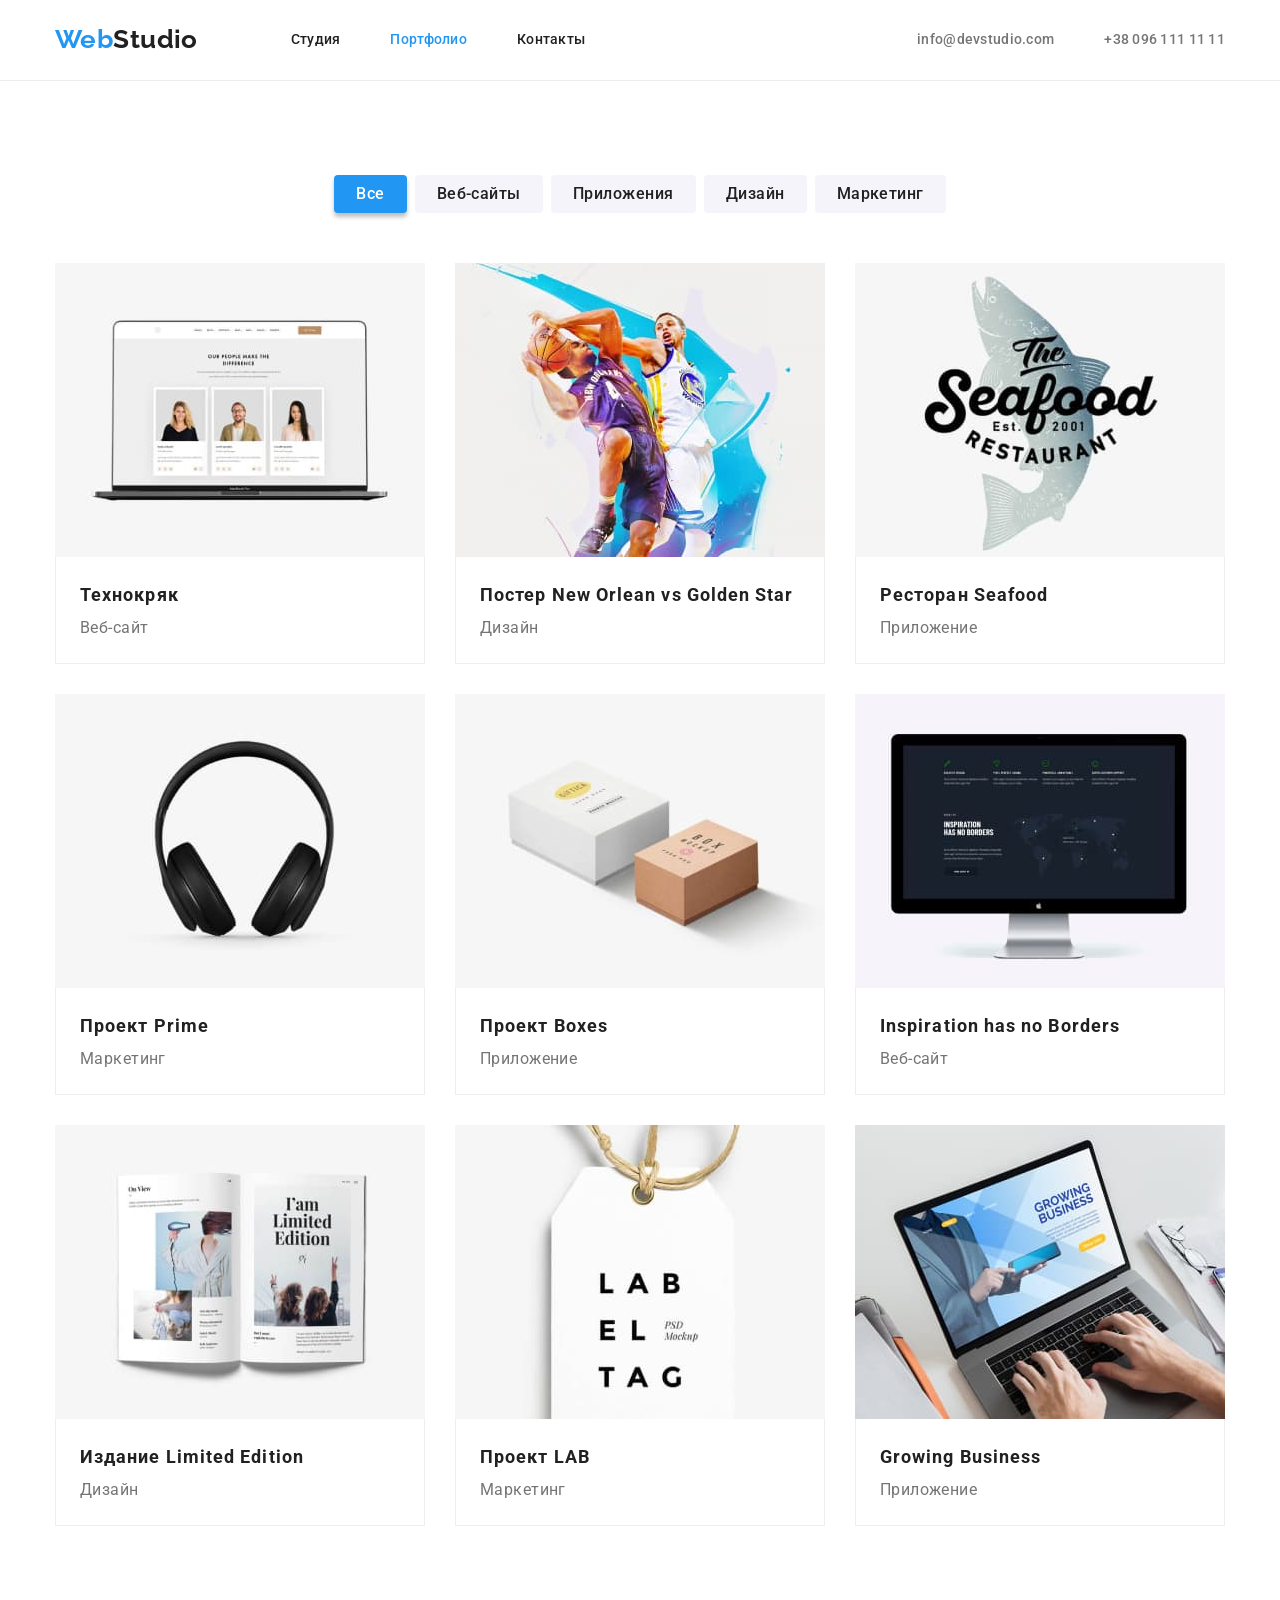
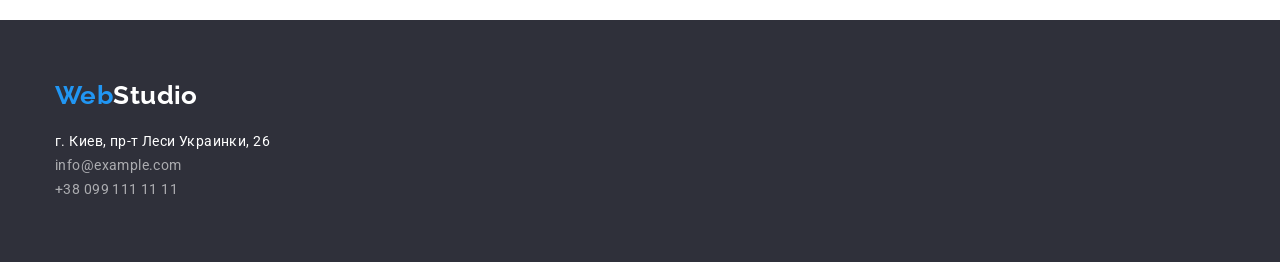
==== commit 38ac2f0f: "Добавляет lang en" ====
--- a/portfolio.html
+++ b/portfolio.html
@@ -96,7 +96,9 @@
                   width="370"
                 />
                 <div class="portfolio-card">
-                  <h2 class="portfolio-subtitle">Постер New Orlean vs Golden Star</h2>
+                  <h2 class="portfolio-subtitle">
+                    Постер <span lang="en">New Orlean vs Golden Star</span>
+                  </h2>
                   <p class="filter-name">Дизайн</p>
                 </div>
               </a>
@@ -110,7 +112,7 @@
                   width="370"
                 />
                 <div class="portfolio-card">
-                  <h2 class="portfolio-subtitle">Ресторан Seafood</h2>
+                  <h2 class="portfolio-subtitle">Ресторан <span lang="en">Seafood</span></h2>
                   <p class="filter-name">Приложение</p>
                 </div>
               </a>
@@ -120,7 +122,7 @@
               <a href="" class="link">
                 <img src="./images/portfolio-4.jpg" alt="наушники" width="370" />
                 <div class="portfolio-card">
-                  <h2 class="portfolio-subtitle">Проект Prime</h2>
+                  <h2 class="portfolio-subtitle">Проект <span lang="en">Prime</span></h2>
                   <p class="filter-name">Маркетинг</p>
                 </div>
               </a>
@@ -134,7 +136,7 @@
                   width="370"
                 />
                 <div class="portfolio-card">
-                  <h2 class="portfolio-subtitle">Проект Boxes</h2>
+                  <h2 class="portfolio-subtitle">Проект <span lang="en">Boxes</span></h2>
                   <p class="filter-name">Приложение</p>
                 </div>
               </a>
@@ -148,7 +150,7 @@
                   width="370"
                 />
                 <div class="portfolio-card">
-                  <h2 class="portfolio-subtitle">Inspiration has no Borders</h2>
+                  <h2 class="portfolio-subtitle" lang="en">Inspiration has no Borders</h2>
                   <p class="filter-name">Веб-сайт</p>
                 </div>
               </a>
@@ -158,7 +160,7 @@
               <a href="" class="link">
                 <img src="./images/portfolio-7.jpg" alt="открытый журнал" width="370" />
                 <div class="portfolio-card">
-                  <h2 class="portfolio-subtitle">Издание Limited Edition</h2>
+                  <h2 class="portfolio-subtitle">Издание <span lang="en">Limited Edition</span></h2>
                   <p class="filter-name">Дизайн</p>
                 </div>
               </a>
@@ -172,7 +174,7 @@
                   width="370"
                 />
                 <div class="portfolio-card">
-                  <h2 class="portfolio-subtitle">Проект LAB</h2>
+                  <h2 class="portfolio-subtitle">Проект <span lang="en">LAB</span></h2>
                   <p class="filter-name">Маркетинг</p>
                 </div>
               </a>
@@ -186,7 +188,7 @@
                   width="370"
                 />
                 <div class="portfolio-card">
-                  <h2 class="portfolio-subtitle">Growing Business</h2>
+                  <h2 class="portfolio-subtitle" lang="en">Growing Business</h2>
                   <p class="filter-name">Приложение</p>
                 </div>
               </a>
--- a/css/styles.css
+++ b/css/styles.css
@@ -358,11 +358,13 @@
 .filter-list {
   display: flex;
   margin-bottom: 50px;
-  /* Почему не получается установить автоматические margin-left u margin-right? */
+  justify-content: center;
+}
+
+/* Почему здесь вместо justify-content не получается 
+установить автоматические margin-left u margin-right?
   margin-left: auto;
-  margin-right: auto;
-  justify-content: center;
-}
+  margin-right: auto; */
 
 .filter-item:not(:last-child) {
   margin-right: 8px;
@@ -376,6 +378,7 @@
   font-weight: 500;
   font-size: 16px;
   line-height: 1.62;
+  letter-spacing: 0.03em;
   text-align: center;
   border: none;
   border-radius: 4px;
@@ -399,7 +402,7 @@
 .portfolio-list {
   display: flex;
   flex-wrap: wrap;
-  margin: calc (-1 * var(--card-list-gap));
+  margin: calc(-1 * var(--card-list-gap));
 }
 
 .portfolio-item {
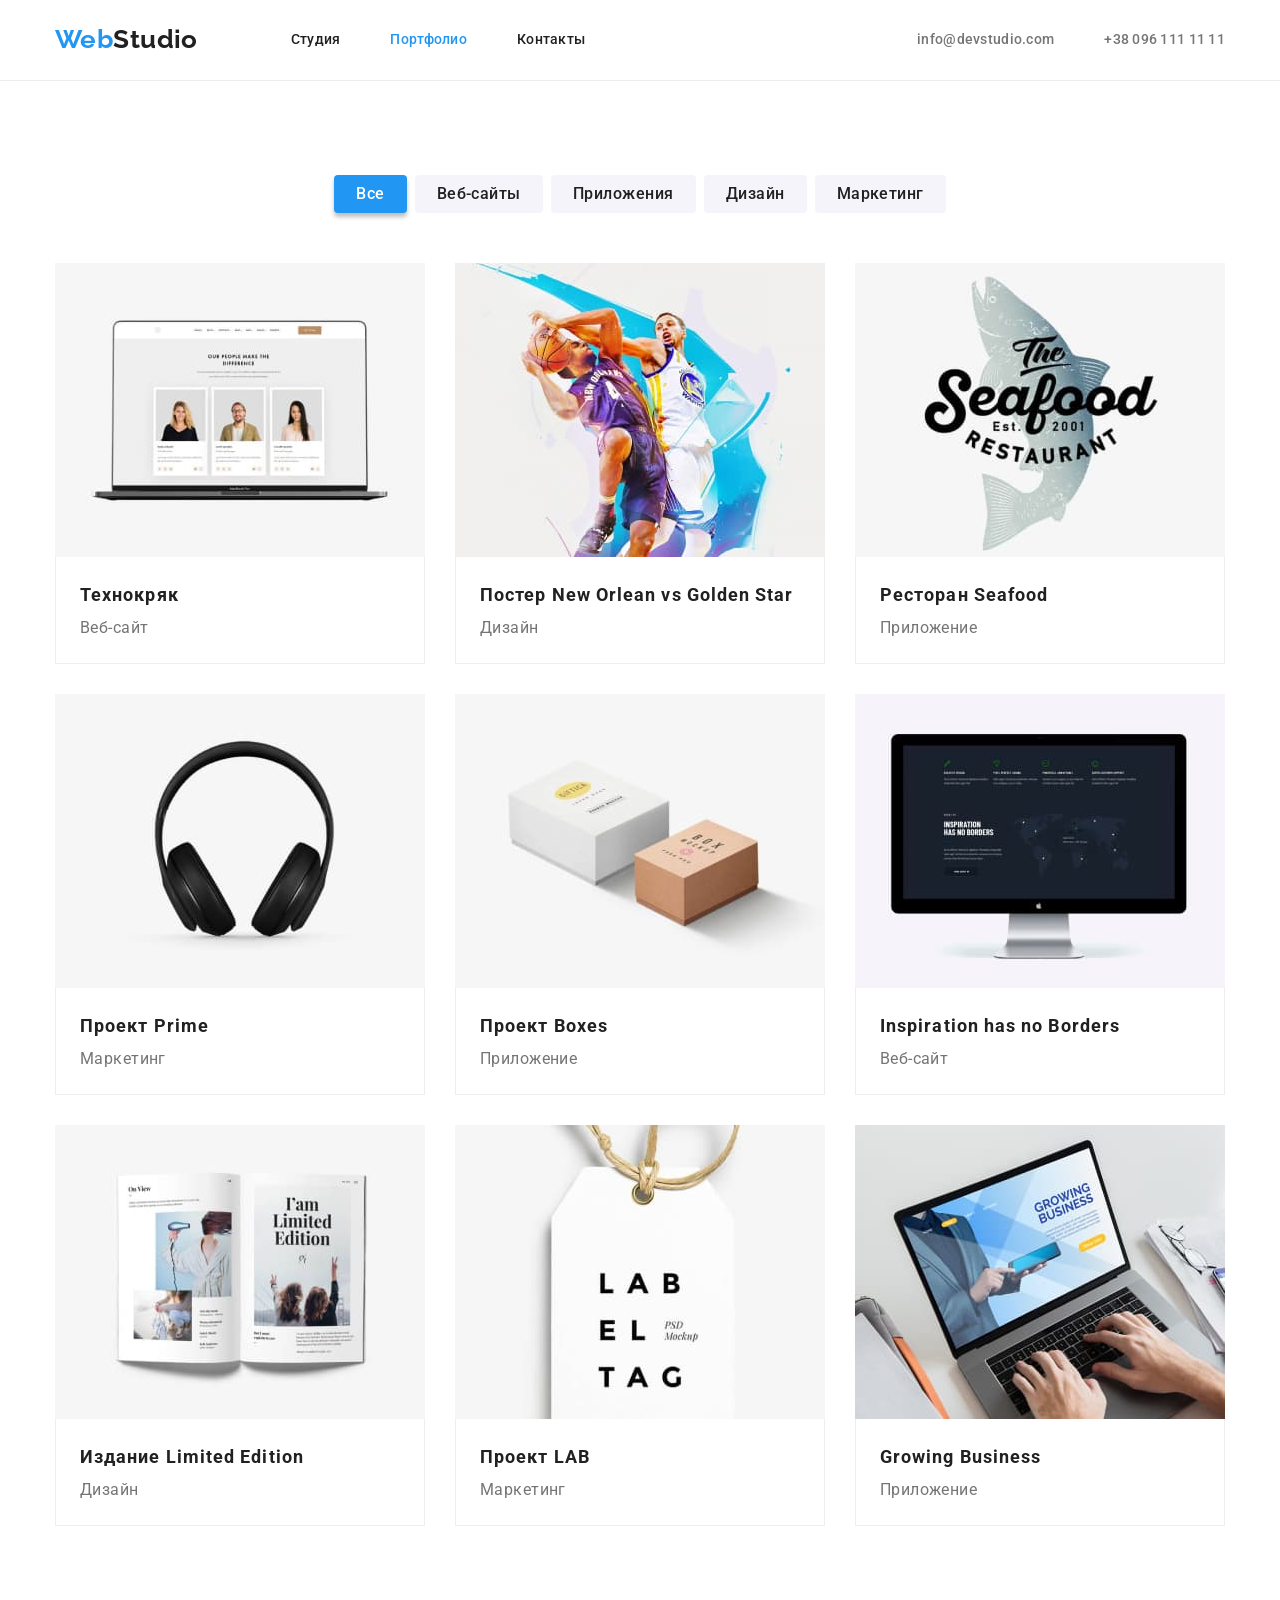
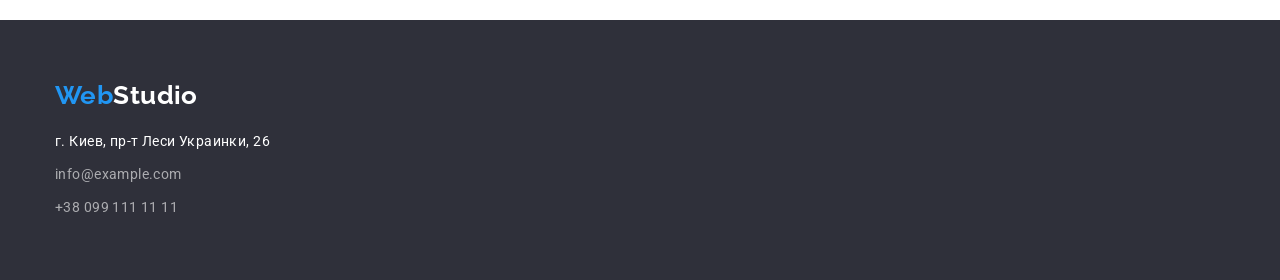
==== commit f55dad63: "Добавляет правки ментора" ====
--- a/portfolio.html
+++ b/portfolio.html
@@ -205,7 +205,7 @@
         >
         <address class="link">
           <ul class="list footer-list">
-            <li>
+            <li class="footer-item">
               <a
                 class="footer-link link"
                 href="https://goo.gl/maps/JsHpxsJ47qESHzWFA"
@@ -215,10 +215,10 @@
                 г. Киев, пр-т Леси Украинки, 26</a
               >
             </li>
-            <li>
+            <li class="footer-item">
               <a class="footer-link alfa link" href="mailto:info@example.com">info@example.com</a>
             </li>
-            <li>
+            <li class="footer-item">
               <a class="footer-link alfa link" href="tel:+380991111111">+38 099 111 11 11</a>
             </li>
           </ul>
--- a/css/styles.css
+++ b/css/styles.css
@@ -202,7 +202,7 @@
 .hero-button:hover,
 .hero-button:focus {
   background-color: var(--hero-button-hover-color);
-  box-shadow: 0px 4px 4px 0px rgba(0, 0, 0, 0, 15);
+  box-shadow: 0px 4px 4px 0px rgba(0, 0, 0, 0.15);
 }
 
 /* --------------- Заголовки main ---------------- */
@@ -228,6 +228,7 @@
 
 .features-item {
   margin: 15px;
+  width: calc((100% - 90px) / 4);
 }
 
 /* ----------- Второй вариант ------- */
@@ -285,16 +286,16 @@
 
 .team-list {
   display: flex;
-  margin: -15px;
+  margin: calc(-1 * var(--card-list-gap));
 }
 
 .team-card {
-  padding: 30px 0;
+  padding: calc(2 * var(--card-list-gap)) 0;
 }
 
 .team-item {
   margin: var(--card-list-gap);
-  flex-basis: calc(100% / 4 - 2 * var(--card-list-gap));
+  width: calc(100% - (6 * var(--card-list-gap) / 4));
   background-color: var(--primary-white-color);
   box-shadow: 0px 1px 3px rgba(0, 0, 0, 0.12), 0px 1px 1px rgba(0, 0, 0, 0.14),
     0px 2px 1px rgba(0, 0, 0, 0.2);
@@ -331,6 +332,10 @@
   font-weight: 700;
   font-size: 26px;
   line-height: 1.19;
+}
+
+.footer-item:not(:last-child) {
+  margin-bottom: 9px;
 }
 
 .footer-link {
@@ -408,6 +413,7 @@
 .portfolio-item {
   margin: var(--card-list-gap);
   flex-basis: calc(100% / 3 - 2 * var(--card-list-gap));
+  /* или: flex-basis: calc((100% - 90px) / 3); */
 }
 
 .portfolio-subtitle {
